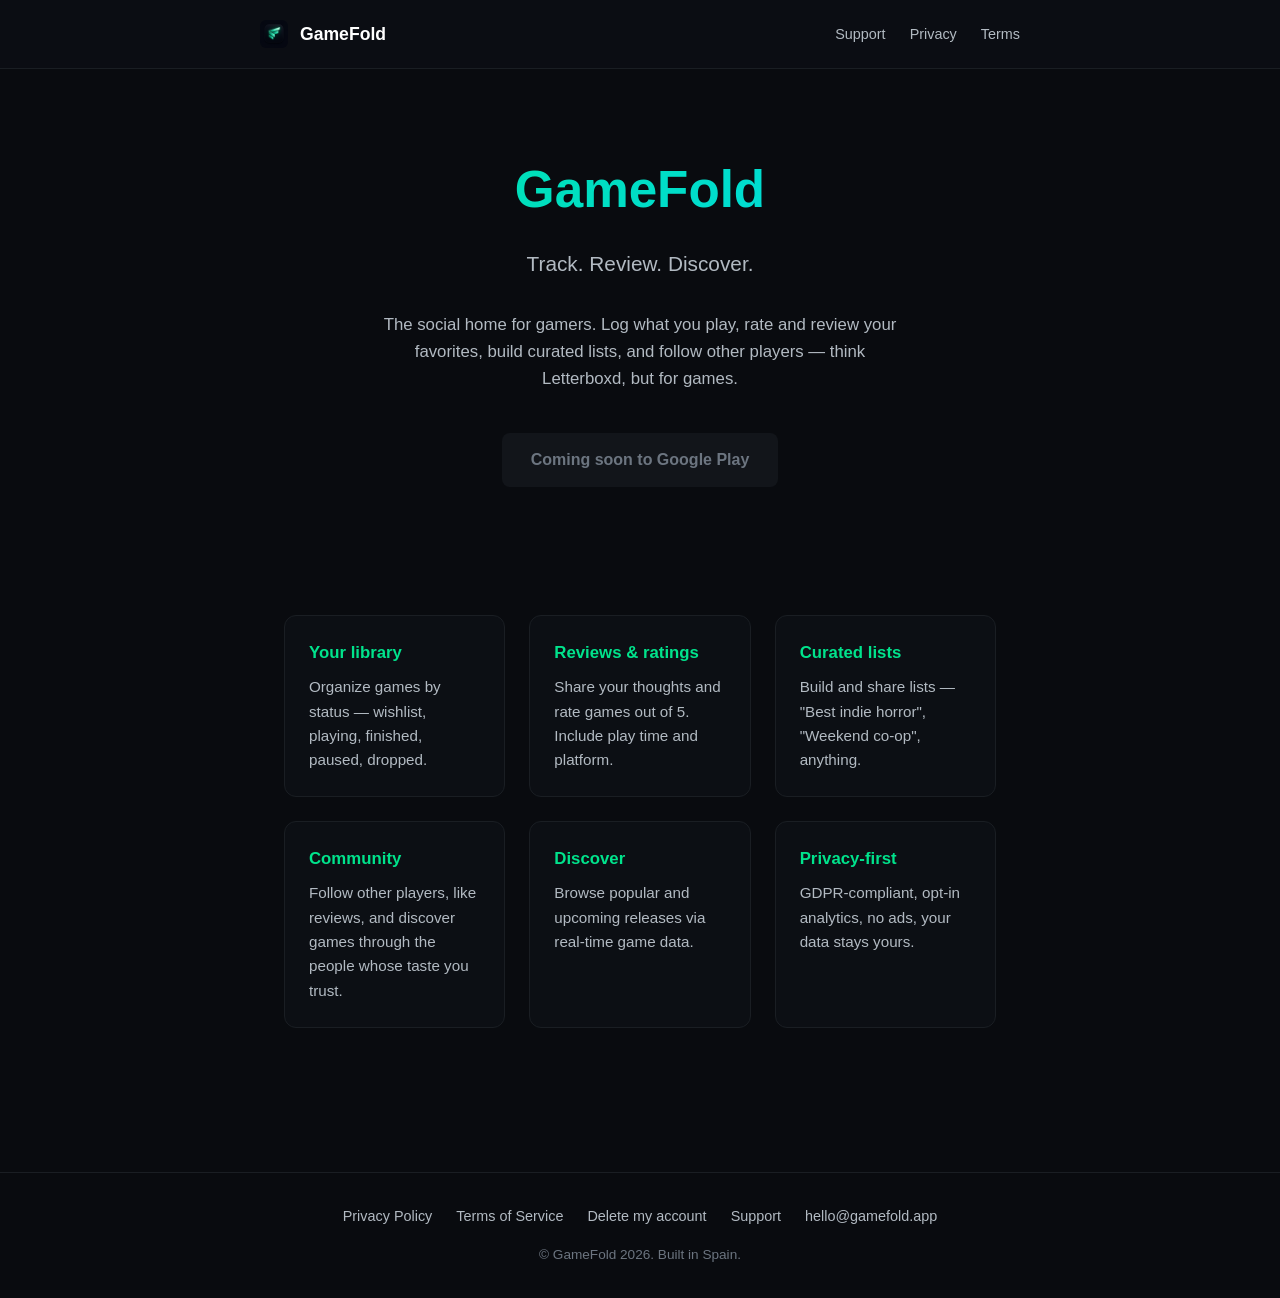
==== index.html @ cb4b59f0 "feat: bootstrap GameFold marketing and legal site - Landing page with hero and feature grid - Privac" ====
<!DOCTYPE html>
<html lang="en">
<head>
  <meta charset="UTF-8">
  <meta name="viewport" content="width=device-width, initial-scale=1.0">
  <title>GameFold — Track. Review. Discover.</title>
  <meta name="description" content="GameFold is the social home for gamers. Track what you play, review your favorites, and build curated lists like Letterboxd for games.">
  <meta name="theme-color" content="#090B0F">
  <link rel="icon" type="image/png" href="/assets/favicon.png">
  <link rel="stylesheet" href="/assets/styles.css">

  <meta property="og:title" content="GameFold — Track. Review. Discover.">
  <meta property="og:description" content="The social home for gamers. Track, review, and discover games with your community.">
  <meta property="og:type" content="website">
  <meta property="og:url" content="https://gamefold.app">
  <meta property="og:image" content="https://gamefold.app/assets/icon.png">
  <meta name="twitter:card" content="summary">
</head>
<body>

<header class="site-header">
  <div class="inner">
    <a class="brand" href="/">
      <img src="/assets/icon.png" alt="GameFold logo">
      <span>GameFold</span>
    </a>
    <nav class="site-nav" aria-label="Primary">
      <a href="/support.html">Support</a>
      <a href="/privacy.html">Privacy</a>
      <a href="/terms.html">Terms</a>
    </nav>
  </div>
</header>

<main>
  <section class="hero">
    <h1>GameFold</h1>
    <p class="tagline">Track. Review. Discover.</p>
    <p class="description">
      The social home for gamers. Log what you play, rate and review your favorites,
      build curated lists, and follow other players — think Letterboxd, but for games.
    </p>
    <a class="cta disabled" aria-disabled="true">Coming soon to Google Play</a>
  </section>

  <section class="container">
    <div class="features">
      <div class="feature-card">
        <h3>Your library</h3>
        <p>Organize games by status — wishlist, playing, finished, paused, dropped.</p>
      </div>
      <div class="feature-card">
        <h3>Reviews &amp; ratings</h3>
        <p>Share your thoughts and rate games out of 5. Include play time and platform.</p>
      </div>
      <div class="feature-card">
        <h3>Curated lists</h3>
        <p>Build and share lists — "Best indie horror", "Weekend co-op", anything.</p>
      </div>
      <div class="feature-card">
        <h3>Community</h3>
        <p>Follow other players, like reviews, and discover games through the people whose taste you trust.</p>
      </div>
      <div class="feature-card">
        <h3>Discover</h3>
        <p>Browse popular and upcoming releases via real-time game data.</p>
      </div>
      <div class="feature-card">
        <h3>Privacy-first</h3>
        <p>GDPR-compliant, opt-in analytics, no ads, your data stays yours.</p>
      </div>
    </div>
  </section>
</main>

<footer class="site-footer">
  <nav class="footer-nav" aria-label="Secondary">
    <a href="/privacy.html">Privacy Policy</a>
    <a href="/terms.html">Terms of Service</a>
    <a href="/delete-account.html">Delete my account</a>
    <a href="/support.html">Support</a>
    <a href="mailto:hello@gamefold.app">hello@gamefold.app</a>
  </nav>
  <p class="copy">&copy; GameFold 2026. Built in Spain.</p>
</footer>

</body>
</html>
---- assets/styles.css ----
/* GameFold — Marketing & Legal site */

:root {
  --bg: #090B0F;
  --bg-elevated: #0C0F14;
  --surface: #12151A;
  --border: #1A1E23;
  --accent: #00E38C;
  --accent-dark: #00C46A;
  --text: #FFFFFF;
  --text-secondary: #B2BAC2;
  --text-muted: #6C7580;
  --max-width: 760px;
}

* { box-sizing: border-box; margin: 0; padding: 0; }

html { scroll-behavior: smooth; }

body {
  font-family: -apple-system, BlinkMacSystemFont, 'Segoe UI', Roboto, 'Helvetica Neue', Arial, sans-serif;
  background: var(--bg);
  color: var(--text);
  line-height: 1.6;
  min-height: 100vh;
  -webkit-font-smoothing: antialiased;
}

a {
  color: var(--accent);
  text-decoration: none;
  transition: color 0.15s ease;
}

a:hover {
  color: var(--accent-dark);
  text-decoration: underline;
}

.container {
  max-width: var(--max-width);
  margin: 0 auto;
  padding: 2rem 1.5rem;
}

/* Header */
.site-header {
  border-bottom: 1px solid var(--border);
  padding: 1.25rem 1.5rem;
  background: rgba(12, 15, 20, 0.85);
  position: sticky;
  top: 0;
  z-index: 10;
  backdrop-filter: blur(8px);
  -webkit-backdrop-filter: blur(8px);
}

.site-header .inner {
  max-width: var(--max-width);
  margin: 0 auto;
  display: flex;
  align-items: center;
  justify-content: space-between;
}

.brand {
  display: flex;
  align-items: center;
  gap: 0.75rem;
  font-weight: 700;
  font-size: 1.1rem;
  color: var(--text);
}

.brand:hover {
  text-decoration: none;
  color: var(--accent);
}

.brand img {
  height: 28px;
  width: 28px;
  border-radius: 6px;
}

.site-nav {
  display: flex;
  gap: 1.5rem;
  font-size: 0.9rem;
}

.site-nav a {
  color: var(--text-secondary);
}

.site-nav a:hover {
  color: var(--accent);
  text-decoration: none;
}

@media (max-width: 600px) {
  .site-nav { display: none; }
}

/* Hero (landing) */
.hero {
  text-align: center;
  padding: 5rem 1.5rem 3rem;
}

.hero h1 {
  font-size: 3.2rem;
  margin-bottom: 1rem;
  background: linear-gradient(135deg, var(--accent) 0%, #00D9FF 100%);
  -webkit-background-clip: text;
  -webkit-text-fill-color: transparent;
  background-clip: text;
}

.hero .tagline {
  font-size: 1.3rem;
  color: var(--text-secondary);
  margin-bottom: 2rem;
}

.hero .description {
  max-width: 520px;
  margin: 0 auto 2.5rem;
  color: var(--text-secondary);
  font-size: 1.05rem;
}

.cta {
  display: inline-block;
  background: var(--accent);
  color: var(--bg);
  padding: 0.9rem 1.8rem;
  border-radius: 8px;
  font-weight: 600;
  font-size: 1rem;
  transition: transform 0.15s ease, background 0.15s ease;
}

.cta:hover {
  background: var(--accent-dark);
  text-decoration: none;
  transform: translateY(-1px);
}

.cta.disabled {
  background: var(--surface);
  color: var(--text-muted);
  pointer-events: none;
  cursor: default;
}

/* Features grid (landing) */
.features {
  display: grid;
  grid-template-columns: repeat(auto-fit, minmax(220px, 1fr));
  gap: 1.5rem;
  margin: 3rem 0;
}

.feature-card {
  background: var(--bg-elevated);
  border: 1px solid var(--border);
  border-radius: 12px;
  padding: 1.5rem;
  transition: border-color 0.15s ease, transform 0.15s ease;
}

.feature-card:hover {
  border-color: var(--accent);
  transform: translateY(-2px);
}

.feature-card h3 {
  color: var(--accent);
  margin-bottom: 0.5rem;
  font-size: 1.05rem;
}

.feature-card p {
  color: var(--text-secondary);
  font-size: 0.95rem;
}

/* Legal / article pages */
.page-title {
  font-size: 2.2rem;
  margin-bottom: 0.5rem;
}

.last-updated {
  color: var(--text-muted);
  font-size: 0.9rem;
  margin-bottom: 2.5rem;
}

.legal-article h2 {
  color: var(--accent);
  font-size: 1.3rem;
  margin: 2.5rem 0 1rem;
  scroll-margin-top: 5rem;
}

.legal-article h3 {
  color: var(--text);
  font-size: 1.05rem;
  margin: 1.5rem 0 0.5rem;
}

.legal-article p,
.legal-article ul {
  margin-bottom: 1rem;
  color: var(--text-secondary);
}

.legal-article ul {
  padding-left: 1.5rem;
}

.legal-article li {
  margin-bottom: 0.4rem;
}

.legal-article strong,
.legal-article b {
  color: var(--text);
  font-weight: 600;
}

.note {
  background: var(--bg-elevated);
  border-left: 3px solid var(--accent);
  padding: 1rem 1.25rem;
  margin: 1.5rem 0;
  border-radius: 4px;
  color: var(--text-secondary);
}

.note strong {
  color: var(--text);
  display: block;
  margin-bottom: 0.25rem;
}

/* Steps list (delete-account / support) */
.steps {
  counter-reset: step;
  list-style: none;
  padding: 0;
  margin: 1.5rem 0;
}

.steps li {
  counter-increment: step;
  position: relative;
  padding: 1rem 1rem 1rem 3.5rem;
  margin-bottom: 0.75rem;
  background: var(--bg-elevated);
  border: 1px solid var(--border);
  border-radius: 8px;
  color: var(--text-secondary);
}

.steps li::before {
  content: counter(step);
  position: absolute;
  left: 1rem;
  top: 50%;
  transform: translateY(-50%);
  width: 1.75rem;
  height: 1.75rem;
  background: var(--accent);
  color: var(--bg);
  font-weight: 700;
  font-size: 0.9rem;
  border-radius: 50%;
  display: flex;
  align-items: center;
  justify-content: center;
}

/* FAQ */
details {
  background: var(--bg-elevated);
  border: 1px solid var(--border);
  border-radius: 8px;
  padding: 0;
  margin-bottom: 0.75rem;
  overflow: hidden;
}

details summary {
  cursor: pointer;
  padding: 1rem 1.25rem;
  font-weight: 600;
  color: var(--text);
  list-style: none;
  display: flex;
  justify-content: space-between;
  align-items: center;
}

details summary::-webkit-details-marker { display: none; }

details summary::after {
  content: '+';
  color: var(--accent);
  font-size: 1.3rem;
  font-weight: 400;
}

details[open] summary::after { content: '–'; }

details > p,
details > div {
  padding: 0 1.25rem 1.25rem;
  color: var(--text-secondary);
}

/* Footer */
.site-footer {
  border-top: 1px solid var(--border);
  padding: 2rem 1.5rem;
  margin-top: 4rem;
  text-align: center;
  color: var(--text-muted);
  font-size: 0.9rem;
}

.site-footer .footer-nav {
  margin-bottom: 1rem;
  display: flex;
  justify-content: center;
  flex-wrap: wrap;
  gap: 1.5rem;
}

.site-footer .footer-nav a {
  color: var(--text-secondary);
}

.site-footer .copy {
  color: var(--text-muted);
  font-size: 0.85rem;
}

/* 404 */
.error-page {
  text-align: center;
  padding: 6rem 1.5rem;
}

.error-page .code {
  font-size: 5rem;
  color: var(--accent);
  font-weight: 700;
  margin-bottom: 1rem;
}

/* Back-to-top */
.back-link {
  display: inline-block;
  margin-top: 2rem;
  color: var(--text-muted);
  font-size: 0.9rem;
}
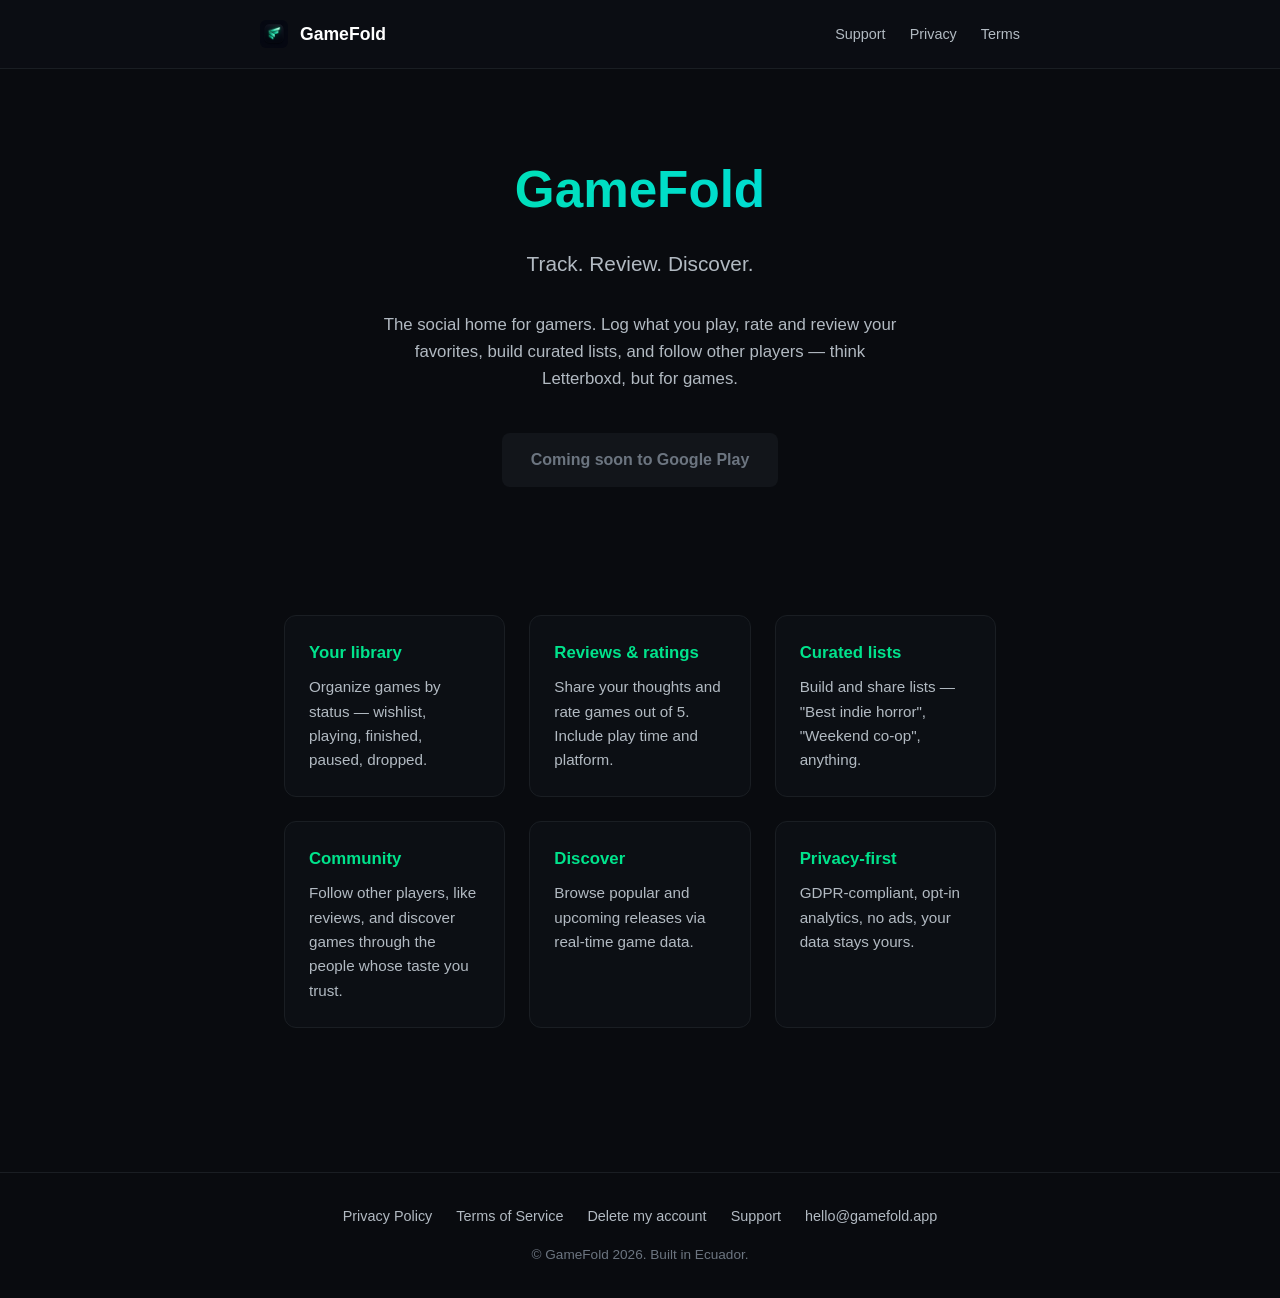
==== commit 8ba1917c: "fix(legal): follow Ecuador's LOPDP instead of Spain's law, and say "Built in Ecuador" (GameFold#312)" ====
--- a/index.html
+++ b/index.html
@@ -81,7 +81,7 @@
     <a href="/support.html">Support</a>
     <a href="mailto:hello@gamefold.app">hello@gamefold.app</a>
   </nav>
-  <p class="copy">&copy; GameFold 2026. Built in Spain.</p>
+  <p class="copy">&copy; GameFold 2026. Built in Ecuador.</p>
 </footer>
 
 </body>
--- a/assets/styles.css
+++ b/assets/styles.css
@@ -192,6 +192,11 @@
   margin-bottom: 0.5rem;
 }
 
+.lang-switch {
+  font-size: 0.9rem;
+  margin-bottom: 0.25rem;
+}
+
 .last-updated {
   color: var(--text-muted);
   font-size: 0.9rem;
